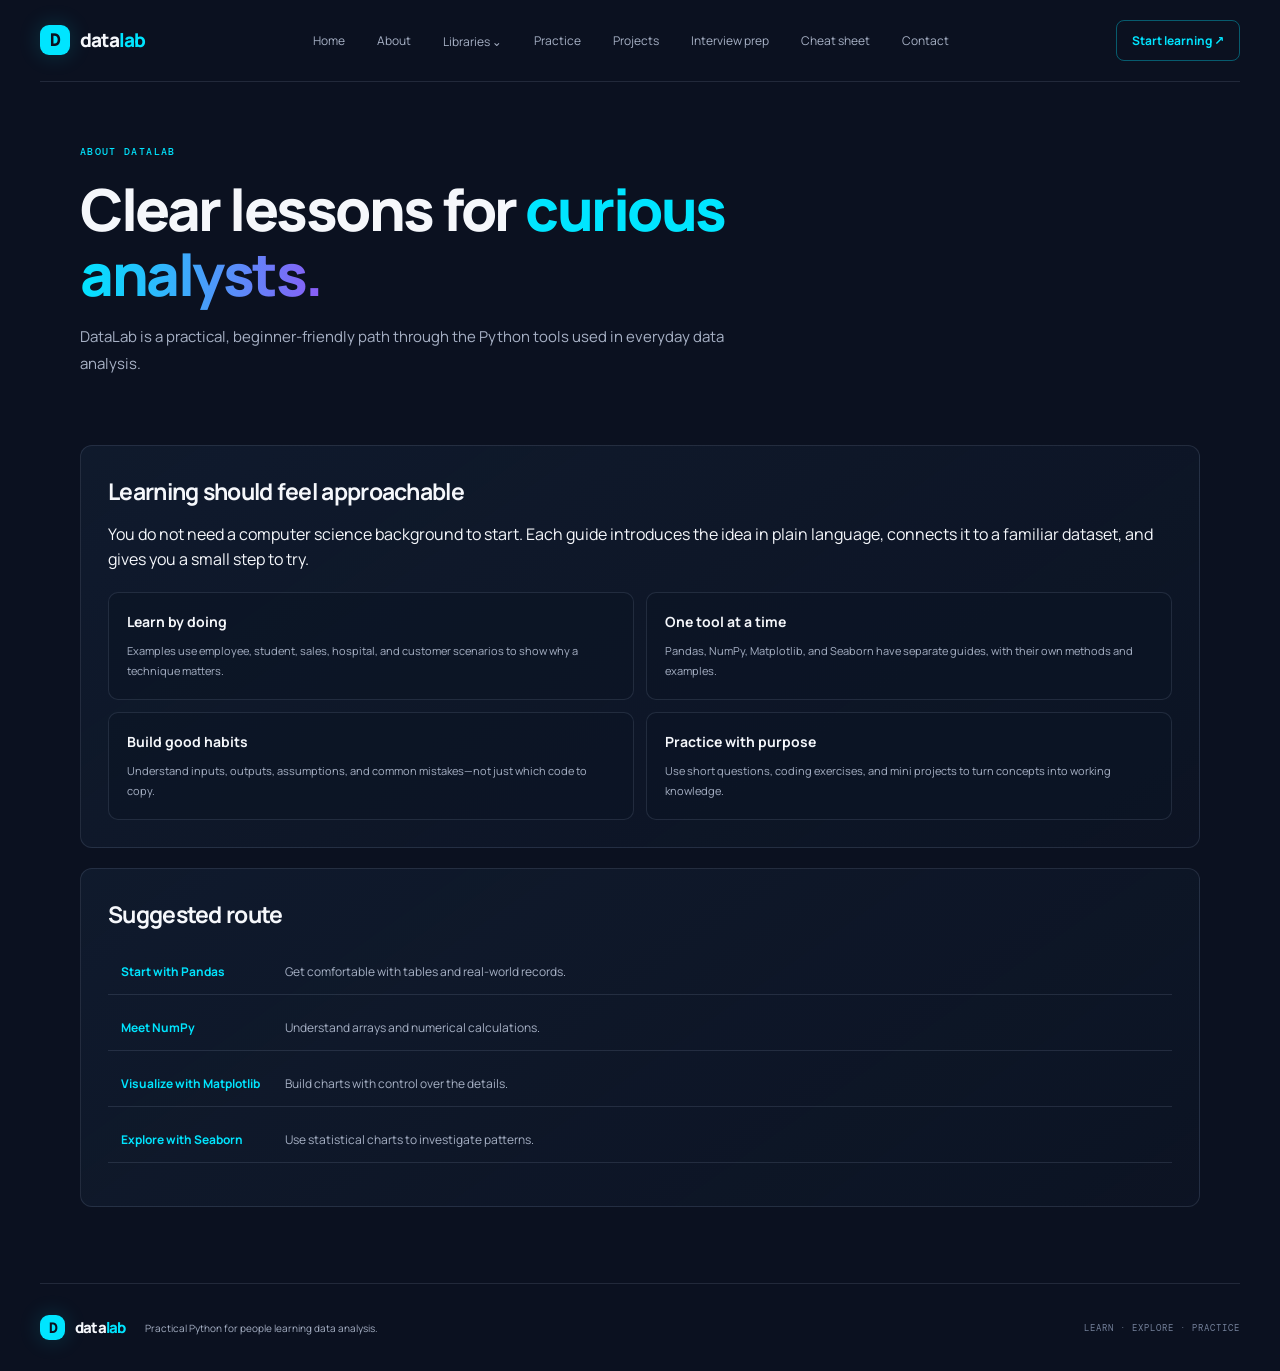
==== about.html @ acd54b8d "Build DataLab Python learning website" ====
<!doctype html>
<html lang="en"><head><meta charset="utf-8"><meta name="viewport" content="width=device-width, initial-scale=1"><meta name="theme-color" content="#0B1120"><meta name="description" content="Beginner-friendly About resources for Python data analysis with clear examples and practice."><title>About | DataLab</title><link rel="preconnect" href="https://fonts.googleapis.com"><link rel="preconnect" href="https://fonts.gstatic.com" crossorigin><link href="https://fonts.googleapis.com/css2?family=DM+Mono:wght@400;500&family=Manrope:wght@400;500;600;700;800&display=swap" rel="stylesheet"><link rel="stylesheet" href="assets/css/styles.css"><script src="assets/js/main.js" defer></script></head><body><a class="skip-link" href="#main">Skip to content</a><header class="site-header"><a class="brand" href="index.html" aria-label="DataLab home"><span class="brand-mark" aria-hidden="true">D</span><span>data<span class="brand-accent">lab</span></span></a><button class="menu-toggle" type="button" aria-expanded="false" aria-controls="primary-nav"><span class="sr-only">Toggle navigation</span><span aria-hidden="true">☰</span></button><nav class="primary-nav" id="primary-nav" aria-label="Main navigation"><a class="nav-link" href="index.html">Home</a><a class="nav-link" href="about.html">About</a><div class="nav-group"><a class="nav-link" href="pandas.html">Libraries <span aria-hidden="true">⌄</span></a><div class="nav-dropdown"><a href="pandas.html">Pandas</a><a href="numpy.html">NumPy</a><a href="matplotlib.html">Matplotlib</a><a href="seaborn.html">Seaborn</a></div></div><a class="nav-link" href="practice.html">Practice</a><a class="nav-link" href="mini-projects.html">Projects</a><a class="nav-link" href="interview-questions.html">Interview prep</a><a class="nav-link" href="cheat-sheet.html">Cheat sheet</a><a class="nav-link" href="contact.html">Contact</a></nav><a class="header-cta" href="pandas.html">Start learning <span aria-hidden="true">↗</span></a></header><main id="main" class="page-wrap"><section class="page-hero"><p class="eyebrow">ABOUT DATALAB</p><h1>Clear lessons for <span class="gradient-text">curious analysts.</span></h1><p class="lesson-lede">DataLab is a practical, beginner-friendly path through the Python tools used in everyday data analysis.</p></section><section class="content-panel"><h2>Learning should feel approachable</h2><p>You do not need a computer science background to start. Each guide introduces the idea in plain language, connects it to a familiar dataset, and gives you a small step to try.</p><div class="two-col"><article class="info-card"><h3>Learn by doing</h3><p>Examples use employee, student, sales, hospital, and customer scenarios to show why a technique matters.</p></article><article class="info-card"><h3>One tool at a time</h3><p>Pandas, NumPy, Matplotlib, and Seaborn have separate guides, with their own methods and examples.</p></article><article class="info-card"><h3>Build good habits</h3><p>Understand inputs, outputs, assumptions, and common mistakes—not just which code to copy.</p></article><article class="info-card"><h3>Practice with purpose</h3><p>Use short questions, coding exercises, and mini projects to turn concepts into working knowledge.</p></article></div></section><section class="content-panel"><h2>Suggested route</h2><ol class="route-list"><li><b>Start with Pandas</b><span>Get comfortable with tables and real-world records.</span></li><li><b>Meet NumPy</b><span>Understand arrays and numerical calculations.</span></li><li><b>Visualize with Matplotlib</b><span>Build charts with control over the details.</span></li><li><b>Explore with Seaborn</b><span>Use statistical charts to investigate patterns.</span></li></ol></section></main><footer class="site-footer"><a class="brand" href="index.html"><span class="brand-mark" aria-hidden="true">D</span><span>data<span class="brand-accent">lab</span></span></a><p>Practical Python for people learning data analysis.</p><span class="footer-meta">LEARN · EXPLORE · PRACTICE</span></footer></body></html>
---- assets/css/styles.css ----
:root{color-scheme:dark;--bg:#0B1120;--surface:#101a2d;--surface-soft:rgba(16,26,45,.76);--cyan:#00E5FF;--purple:#8B5CF6;--text:#f5f7fb;--muted:#a7b1c5;--line:rgba(194,211,242,.12);--font:'Manrope',ui-sans-serif,system-ui,-apple-system,'Segoe UI',sans-serif;--mono:'DM Mono',ui-monospace,SFMono-Regular,Consolas,monospace}*{box-sizing:border-box}html{scroll-behavior:smooth}body{margin:0;background:var(--bg);color:var(--text);font-family:var(--font);line-height:1.6;-webkit-font-smoothing:antialiased}a{color:inherit;text-decoration:none}a:focus-visible{outline:2px solid var(--cyan);outline-offset:4px;border-radius:4px}.skip-link{position:absolute;left:1rem;top:-5rem;z-index:20;padding:.7rem 1rem;background:var(--cyan);color:var(--bg);font-weight:800}.skip-link:focus{top:1rem}.site-header{width:min(1200px,calc(100% - 64px));height:82px;margin:auto;display:flex;align-items:center;justify-content:space-between;border-bottom:1px solid var(--line)}.brand{display:inline-flex;align-items:center;gap:10px;font-size:19px;font-weight:800;letter-spacing:-.8px}.brand-mark{width:30px;height:30px;border-radius:9px;display:grid;place-items:center;color:var(--bg);background:linear-gradient(135deg,var(--cyan),#00E5FF);font-family:var(--mono);font-size:17px;box-shadow:0 0 22px rgba(0,229,255,.17)}.brand-accent{color:var(--cyan)}.primary-nav{display:flex;align-items:center;gap:32px}.nav-link{font-size:12px;color:var(--muted);transition:color .2s ease}.nav-link:hover,.nav-link.active{color:var(--text)}.nav-link.active{position:relative}.nav-link.active:after{content:'';position:absolute;bottom:-31px;left:0;right:0;height:2px;background:var(--cyan)}.header-cta{padding:10px 15px;border:1px solid rgba(0,229,255,.35);border-radius:8px;color:var(--cyan);font-size:12px;font-weight:700;transition:background .2s ease,transform .2s ease}.header-cta:hover{background:rgba(0,229,255,.08);transform:translateY(-1px)}.section-wrap{width:min(1120px,calc(100% - 64px));margin-inline:auto}.hero{min-height:590px;display:grid;grid-template-columns:1fr 1fr;align-items:center;gap:36px;padding-top:45px;padding-bottom:55px}.hero-copy{padding:0 0 8px}.eyebrow{margin:0 0 18px;color:var(--cyan);font:500 10px/1.5 var(--mono);letter-spacing:1.35px}.status-dot{display:inline-block;width:7px;height:7px;margin-right:8px;border-radius:50%;background:var(--cyan);box-shadow:0 0 12px rgba(0,229,255,.75)}h1,h2,h3,p{margin-top:0}h1{margin-bottom:20px;font-size:clamp(42px,5vw,62px);line-height:1.12;letter-spacing:-3px;font-weight:800}.gradient-text{background:linear-gradient(90deg,var(--cyan) 0%,#00E5FF 45%,var(--purple) 100%);color:transparent;background-clip:text;-webkit-background-clip:text}.hero-description{max-width:480px;margin-bottom:25px;color:var(--muted);font-size:15px;line-height:1.8}.hero-actions{display:flex;flex-wrap:wrap;gap:12px}.button{display:inline-flex;align-items:center;gap:10px;padding:12px 17px;border-radius:8px;font-size:12px;font-weight:800;transition:transform .2s ease,background .2s ease}.button:hover{transform:translateY(-2px)}.button-primary{background:var(--cyan);color:var(--bg);box-shadow:0 8px 25px rgba(0,229,255,.15)}.button-primary:hover{background:#00E5FF}.button-quiet{border:1px solid var(--line);color:var(--text)}.button-quiet:hover{background:rgba(255,255,255,.04)}.hero-note{display:flex;align-items:center;gap:11px;margin-top:35px;color:var(--text);font-size:11px;font-weight:700}.note-icon{width:29px;height:29px;display:grid;place-items:center;border:1px solid rgba(139,92,246,.4);border-radius:9px;color:var(--purple);font-size:18px}.muted{color:var(--muted);font-size:10px;font-weight:400}.hero-visual{position:relative;min-height:405px;display:grid;place-items:center}.visual-orbit{position:absolute;border:1px solid rgba(139,92,246,.13);border-radius:50%;pointer-events:none}.orbit-one{width:420px;height:420px}.orbit-two{width:340px;height:340px;border-color:rgba(0,229,255,.1)}.glass-card{background:linear-gradient(145deg,rgba(20,32,53,.97),rgba(13,23,40,.95));border:1px solid rgba(176,199,237,.18);box-shadow:0 28px 90px rgba(0,0,0,.35),inset 0 1px rgba(255,255,255,.04);backdrop-filter:blur(14px)}.data-window{z-index:1;width:min(100%,420px);padding:16px 18px 14px;border-radius:13px;transform:perspective(1200px) rotateY(-4deg) rotateX(2deg)}.window-top{display:flex;align-items:center;gap:10px;padding-bottom:14px;border-bottom:1px solid var(--line);color:#8593ab;font:10px var(--mono)}.window-dots{display:flex;gap:4px}.window-dots i{width:6px;height:6px;border-radius:50%;background:var(--purple);opacity:.75}.window-dots i:nth-child(2){background:var(--cyan)}.window-dots i:nth-child(3){background:#8190aa}.window-menu{margin-left:auto;letter-spacing:2px}.code-line{margin-top:11px;color:#e0e7f2;font:10px/1.45 var(--mono)}.code-purple{color:#ba9cff}.code-muted{color:#75839a}.code-cyan{color:var(--cyan)}.code-green{color:#c3ccdb}.table-preview{margin-top:14px;border:1px solid var(--line);border-radius:6px;overflow:hidden;color:#aab6c9;font:9px var(--mono)}.table-row{display:grid;grid-template-columns:1fr 1fr 1fr;padding:6px 9px;border-bottom:1px solid rgba(194,211,242,.07)}.table-row:last-child{border-bottom:0}.table-head{color:#718099;background:rgba(255,255,255,.025)}.chart-label{display:flex;align-items:center;gap:7px;margin-top:13px;color:#c3ccdb;font:9px var(--mono)}.chart-indicator{width:6px;height:6px;border-radius:50%;background:var(--cyan)}.chart-unit{margin-left:auto;color:#718099}.mini-chart{height:67px;position:relative;margin-top:4px}.mini-chart svg{position:absolute;inset:0;width:100%;height:100%;overflow:visible}.chart-grid{position:absolute;inset:0;background:repeating-linear-gradient(to bottom,transparent 0,transparent 21px,rgba(194,211,242,.07) 22px)}.chart-months{display:flex;justify-content:space-between;color:#75839a;font:8px var(--mono)}.float-tag{position:absolute;z-index:2;padding:9px 12px;border:1px solid var(--line);border-radius:8px;background:rgba(15,25,43,.94);box-shadow:0 10px 30px rgba(0,0,0,.2);font-size:10px;font-weight:700}.tag-pandas{top:48px;left:0}.tag-plot{right:-4px;bottom:55px}.tag-symbol{margin-right:7px;color:var(--cyan);font-size:14px}.tag-plot .tag-symbol{color:var(--purple)}.learning-section{padding:49px 0 67px;border-top:1px solid var(--line)}.section-heading{display:flex;align-items:end;justify-content:space-between;gap:30px;margin-bottom:27px}.section-heading .eyebrow{margin-bottom:10px}.section-heading h2,.callout-card h2{margin-bottom:0;font-size:clamp(24px,3vw,32px);letter-spacing:-1.2px;line-height:1.25}.section-intro{max-width:325px;margin-bottom:2px;color:var(--muted);font-size:12px;line-height:1.75}.library-grid{display:grid;grid-template-columns:repeat(4,1fr);gap:13px}.library-card{min-height:225px;padding:19px 18px 17px;border:1px solid var(--line);border-radius:11px;background:linear-gradient(145deg,rgba(17,28,47,.9),rgba(13,21,37,.77));transition:transform .22s ease,border-color .22s ease,background .22s ease}.library-card:hover{transform:translateY(-4px);border-color:rgba(0,229,255,.35);background:linear-gradient(145deg,rgba(20,36,57,.98),rgba(13,21,37,.9))}.library-icon{width:35px;height:35px;display:grid;place-items:center;border-radius:9px;margin-bottom:16px;font-size:19px}.pandas-icon{color:var(--cyan);background:rgba(0,229,255,.1)}.numpy-icon{color:var(--purple);background:rgba(139,92,246,.13)}.matplotlib-icon{color:var(--cyan);background:rgba(0,229,255,.1)}.seaborn-icon{color:var(--purple);background:rgba(139,92,246,.13)}.card-index{color:#73819a;font:9px var(--mono);letter-spacing:.8px}.library-card h3{margin:7px 0 6px;font-size:17px;letter-spacing:-.4px}.library-card p{min-height:43px;margin-bottom:14px;color:var(--muted);font-size:10px;line-height:1.65}.card-link{display:flex;justify-content:space-between;align-items:center;padding-top:11px;border-top:1px solid var(--line);color:var(--cyan);font-size:10px;font-weight:700}.path-callout{padding-bottom:70px}.callout-card{display:grid;grid-template-columns:1fr 1fr;gap:40px;padding:32px;border:1px solid rgba(139,92,246,.22);border-radius:13px;background:radial-gradient(ellipse at 5% 5%,rgba(139,92,246,.12),transparent 50%),linear-gradient(120deg,rgba(17,27,47,.96),rgba(12,20,36,.97))}.callout-card .eyebrow{margin-bottom:10px}.callout-card h2{font-size:27px}.callout-card>div:first-child>p:last-child{max-width:370px;margin:13px 0 0;color:var(--muted);font-size:11px;line-height:1.75}.callout-steps{display:grid;gap:10px}.callout-steps div{display:grid;grid-template-columns:28px 1fr;column-gap:10px;align-items:center;padding:9px 11px;border:1px solid var(--line);border-radius:8px;background:rgba(6,13,27,.23)}.callout-steps span{grid-row:span 2;color:var(--cyan);font:10px var(--mono)}.callout-steps b{font-size:10px}.callout-steps small{color:var(--muted);font-size:9px}.site-footer{width:min(1200px,calc(100% - 64px));min-height:88px;margin:auto;border-top:1px solid var(--line);display:flex;align-items:center;gap:20px}.site-footer .brand{font-size:15px}.site-footer .brand-mark{width:25px;height:25px;font-size:14px}.site-footer p{margin:0;color:var(--muted);font-size:10px}.footer-meta{margin-left:auto;color:#74819a;font:9px var(--mono);letter-spacing:1px}@media(max-width:900px){.site-header{width:calc(100% - 40px)}.primary-nav{gap:18px}.section-wrap{width:calc(100% - 48px)}.hero{gap:20px}.hero-visual{min-height:360px}.orbit-one{width:350px;height:350px}.orbit-two{width:290px;height:290px}.library-grid{grid-template-columns:repeat(2,1fr)}.library-card{min-height:205px}.path-callout{padding-bottom:48px}}@media(max-width:650px){.site-header{width:calc(100% - 32px);height:68px}.primary-nav{display:none}.header-cta{padding:9px 11px;font-size:10px}.section-wrap{width:calc(100% - 36px)}.hero{grid-template-columns:1fr;gap:6px;padding-top:55px;padding-bottom:42px}.hero-copy{padding:0}.hero h1{font-size:clamp(39px,12vw,54px);letter-spacing:-2.5px}.hero-description{font-size:13px}.hero-note{margin-top:24px}.hero-visual{min-height:350px}.data-window{width:min(100%,410px);padding:14px;transform:none}.orbit-one{width:320px;height:320px}.orbit-two{width:270px;height:270px}.tag-pandas{left:0;top:28px}.tag-plot{right:0;bottom:34px}.learning-section{padding:36px 0 45px}.section-heading{display:block}.section-heading h2{font-size:26px}.section-intro{margin-top:12px}.library-grid{gap:9px}.library-card{min-height:215px;padding:14px 12px}.library-icon{margin-bottom:12px}.library-card h3{font-size:15px}.library-card p{font-size:9px}.card-link{font-size:9px}.callout-card{grid-template-columns:1fr;gap:23px;padding:23px 18px}.callout-card h2{font-size:25px}.site-footer{width:calc(100% - 36px);min-height:104px;flex-wrap:wrap;gap:7px 13px;padding:17px 0}.site-footer p{flex-basis:calc(100% - 145px);font-size:9px}.footer-meta{margin-left:0;width:100%;font-size:8px}}@media(prefers-reduced-motion:reduce){*,*::before,*::after{scroll-behavior:auto!important;transition:none!important}}
/* Lesson pages and supporting sections */
.sr-only{position:absolute;width:1px;height:1px;padding:0;margin:-1px;overflow:hidden;clip:rect(0,0,0,0);white-space:nowrap;border:0}.menu-toggle{display:none}.nav-group{position:relative}.nav-dropdown{position:absolute;z-index:5;top:calc(100% + 14px);left:-12px;min-width:150px;padding:7px;border:1px solid var(--line);border-radius:9px;background:#101a2d;box-shadow:0 16px 40px rgba(0,0,0,.3);opacity:0;visibility:hidden;transform:translateY(4px);transition:opacity .18s ease,transform .18s ease,visibility .18s}.nav-group:hover .nav-dropdown,.nav-group:focus-within .nav-dropdown{opacity:1;visibility:visible;transform:translateY(0)}.nav-dropdown a{display:block;padding:8px 10px;border-radius:5px;color:var(--muted);font-size:11px}.nav-dropdown a:hover{color:var(--cyan);background:rgba(0,229,255,.06)}.page-wrap{width:min(1120px,calc(100% - 64px));min-height:calc(100vh - 170px);margin:0 auto;padding:62px 0 76px}.page-hero{max-width:760px;padding-bottom:33px}.page-hero h1,.lesson-hero h1{margin:0 0 16px;font-size:clamp(40px,6vw,58px);line-height:1.12;letter-spacing:-2.5px}.lesson-lede{max-width:690px;color:var(--muted);font-size:15px;line-height:1.8}.content-panel{margin-top:20px;padding:27px;border:1px solid var(--line);border-radius:12px;background:linear-gradient(145deg,rgba(17,28,47,.86),rgba(13,21,37,.72))}.content-panel h2{margin-bottom:12px;font-size:23px;letter-spacing:-.7px}.content-panel>p:last-child{margin-bottom:0;color:var(--muted);font-size:13px;line-height:1.8}.two-col{display:grid;grid-template-columns:repeat(2,minmax(0,1fr));gap:12px;margin-top:19px}.info-card,.practice-card{padding:18px;border:1px solid var(--line);border-radius:10px;background:rgba(12,21,37,.64)}.info-card h3,.practice-card h2{margin:0 0 8px;font-size:14px}.info-card p,.practice-card p{margin:0;color:var(--muted);font-size:11px;line-height:1.8}.route-list{display:grid;gap:10px;list-style:none;padding:0}.route-list li{display:flex;gap:14px;align-items:baseline;padding:13px;border-bottom:1px solid var(--line)}.route-list b{min-width:150px;color:var(--cyan);font-size:12px}.route-list span{color:var(--muted);font-size:12px}.lesson-hero{padding:55px 0 34px}.lesson-hero .eyebrow{margin-bottom:12px}.lesson-hero .lesson-lede{margin-bottom:21px}.lesson-meta{display:flex;flex-wrap:wrap;gap:8px}.lesson-meta span,.project-tools b{padding:6px 9px;border:1px solid var(--line);border-radius:5px;color:#b7c3d5;font:9px var(--mono);letter-spacing:.4px}.lesson-layout{display:grid;grid-template-columns:180px minmax(0,1fr);gap:45px;border-top:1px solid var(--line);padding-top:30px}.lesson-toc{position:sticky;top:22px;align-self:start;display:grid;gap:10px}.lesson-toc .eyebrow{margin-bottom:4px}.lesson-toc a{color:var(--muted);font-size:11px}.lesson-toc a:hover{color:var(--cyan)}.lesson-main{min-width:0}.lesson-section{padding:4px 0 38px;margin-bottom:24px;border-bottom:1px solid var(--line);scroll-margin-top:24px}.lesson-section:last-child{border-bottom:0}.lesson-section>.eyebrow{margin-bottom:8px}.lesson-section h2{margin:0 0 14px;font-size:27px;letter-spacing:-.9px}.lesson-section>p:not(.eyebrow){max-width:760px;color:var(--muted);font-size:12px;line-height:1.8}.lesson-section .two-col{margin-top:21px}.code-block,.cheat-card pre,.method-details pre{max-width:100%;padding:15px 17px;overflow:auto;border:1px solid var(--line);border-radius:8px;background:#080e1a;color:#d6e0ed;font:11px/1.8 var(--mono);tab-size:2}.code-block{margin:12px 0 17px}.code-block code,.method-details code,.practice-card code{font:inherit;color:var(--cyan)}.concept-list,.method-list{display:grid;gap:10px}.concept-row{display:grid;grid-template-columns:35px 1fr;gap:13px;padding:15px;border:1px solid var(--line);border-radius:9px;background:rgba(17,28,47,.56)}.concept-row>span,.method-number{color:var(--cyan);font:11px var(--mono)}.concept-row h3{margin:0 0 4px;font-size:13px}.concept-row p{margin:0;color:var(--muted);font-size:11px;line-height:1.7}.method-card{padding:20px;border:1px solid var(--line);border-radius:10px;background:linear-gradient(145deg,rgba(17,28,47,.8),rgba(11,18,32,.9));scroll-margin-top:20px}.method-title{display:flex;align-items:center;gap:13px}.method-title .eyebrow{margin:0 0 3px;font-size:8px}.method-title h3{margin:0;font:600 18px var(--mono)}.method-purpose{margin:13px 0 16px;color:var(--muted);font-size:11px}.method-details{display:grid;grid-template-columns:1fr 1fr;gap:9px}.method-details>div{min-width:0;padding:11px;border:1px solid rgba(194,211,242,.08);border-radius:7px;background:rgba(5,12,25,.3)}.method-details b{display:block;margin-bottom:6px;color:#dbe4f1;font-size:9px}.method-details p,.method-details code{margin:0;color:var(--muted);font-size:10px;line-height:1.7;overflow-wrap:anywhere}.method-details pre{margin:0;padding:8px;border:0;background:#080e1a;white-space:pre-wrap;overflow-wrap:anywhere;font-size:10px}.practice-grid{display:grid;grid-template-columns:1fr 1fr;gap:11px}.practice-card .card-index{display:block;margin-bottom:9px}.practice-card ol{padding-left:18px;color:var(--muted);font-size:10px;line-height:1.8}.practice-card li{padding:2px 0 4px}.project-prompt{margin-top:12px;padding:18px;border:1px solid rgba(139,92,246,.25);border-radius:10px;background:rgba(139,92,246,.06)}.project-prompt .eyebrow{margin-bottom:6px}.project-prompt h3{margin:0 0 8px;font-size:15px}.project-prompt p:last-child{margin:0;color:var(--muted);font-size:11px;line-height:1.8}.qa-list{display:grid;gap:8px;margin:14px 0}.qa-item{border:1px solid var(--line);border-radius:8px;background:rgba(17,28,47,.55)}.qa-item summary{display:flex;gap:10px;align-items:center;padding:13px;cursor:pointer;list-style:none;font-size:11px;font-weight:700}.qa-item summary::-webkit-details-marker{display:none}.qa-item summary:after{content:'+';margin-left:auto;color:var(--cyan);font:16px var(--mono)}.qa-item[open] summary:after{content:'−'}.qa-item summary span{color:var(--cyan);font:10px var(--mono)}.qa-item>p{margin:0;padding:0 14px 14px 43px;color:var(--muted);font-size:11px;line-height:1.8}.text-link{display:inline-block;margin-top:6px;color:var(--cyan);font-size:11px;font-weight:700}.jump-links{display:flex;flex-wrap:wrap;gap:8px;margin-bottom:30px}.jump-links a{padding:8px 11px;border:1px solid var(--line);border-radius:6px;color:var(--muted);font-size:10px}.jump-links a:hover{border-color:rgba(0,229,255,.35);color:var(--cyan)}.interview-section{padding:22px 0 30px;border-top:1px solid var(--line);scroll-margin-top:20px}.interview-section h2{margin:0;font-size:24px}.project-list{display:grid;gap:13px}.project-card{padding:21px;border:1px solid var(--line);border-radius:11px;background:linear-gradient(145deg,rgba(17,28,47,.85),rgba(12,20,36,.85))}.project-card>.card-index{display:block;margin-bottom:8px}.project-card h2{margin:0 0 7px;font-size:19px}.project-card>p{max-width:720px;color:var(--muted);font-size:11px;line-height:1.8}.project-tools{display:grid;grid-template-columns:110px 1fr;gap:7px 12px;align-items:center;margin:15px 0}.project-tools b{width:max-content;color:var(--cyan)}.project-tools span{color:var(--muted);font-size:10px}.project-card details{padding-top:12px;border-top:1px solid var(--line)}.project-card summary{color:var(--text);font-size:11px;font-weight:700;cursor:pointer}.project-card details ol{color:var(--muted);font-size:11px;line-height:1.8}.cheat-grid{display:grid;grid-template-columns:1fr 1fr;gap:13px}.cheat-card{min-width:0;padding:19px;border:1px solid var(--line);border-radius:10px;background:rgba(17,28,47,.7)}.cheat-card .eyebrow{margin:0 0 5px}.cheat-card h2{margin:0;font-size:15px}.cheat-card pre{min-height:190px;margin:13px 0 8px;font-size:10px}.contact-panel{max-width:680px}form{display:grid;gap:9px}form label{margin-top:6px;color:#dce4f0;font-size:11px;font-weight:700}input,textarea{width:100%;padding:11px;border:1px solid var(--line);border-radius:7px;background:#090f1c;color:var(--text);font:12px var(--font)}input:focus,textarea:focus{outline:2px solid var(--cyan);outline-offset:1px}textarea{resize:vertical}form .button{justify-self:start;margin-top:6px;border:0;cursor:pointer;font-family:var(--font)}.form-note{margin:3px 0 0;color:var(--muted);font-size:10px}.check-list{padding-left:20px;color:var(--muted);font-size:12px;line-height:2}.loading-note{color:var(--muted);font-size:11px}
@media(max-width:900px){.page-wrap{width:calc(100% - 48px)}.lesson-layout{grid-template-columns:150px minmax(0,1fr);gap:25px}.primary-nav{gap:13px}.nav-link{font-size:10px}}
@media(max-width:650px){.site-header{position:relative;z-index:4}.menu-toggle{display:grid;place-items:center;width:37px;height:37px;margin-left:auto;margin-right:10px;border:1px solid var(--line);border-radius:7px;background:transparent;color:var(--text);font-size:16px}.primary-nav{display:none;position:absolute;top:67px;left:-1px;right:-1px;padding:12px;border:1px solid var(--line);border-radius:0 0 10px 10px;background:#0d1627;box-shadow:0 15px 24px rgba(0,0,0,.3)}.primary-nav.is-open{display:grid;gap:0}.primary-nav>.nav-link,.nav-group>.nav-link{display:block;padding:10px}.nav-dropdown{position:static;display:grid;grid-template-columns:1fr 1fr;min-width:unset;padding:4px;opacity:1;visibility:visible;transform:none;box-shadow:none}.nav-group:hover .nav-dropdown,.nav-group:focus-within .nav-dropdown{transform:none}.header-cta{font-size:9px}.page-wrap{width:calc(100% - 36px);padding:42px 0 54px}.page-hero h1,.lesson-hero h1{font-size:40px}.lesson-lede{font-size:13px}.two-col,.cheat-grid,.practice-grid{grid-template-columns:1fr}.lesson-hero{padding:40px 0 26px}.lesson-layout{display:block;padding-top:18px}.lesson-toc{position:static;display:flex;flex-wrap:wrap;gap:9px;padding-bottom:15px;border-bottom:1px solid var(--line)}.lesson-toc .eyebrow{width:100%;margin:0}.lesson-toc a{padding:5px 8px;border:1px solid var(--line);border-radius:5px;font-size:9px}.lesson-section{padding-bottom:28px;margin-bottom:18px}.lesson-section h2{font-size:23px}.method-card{padding:14px}.method-details{grid-template-columns:1fr}.method-details pre{white-space:pre-wrap}.route-list li{display:grid;gap:3px}.route-list b{min-width:unset}.content-panel{padding:19px}.project-tools{grid-template-columns:90px 1fr}.cheat-card pre{min-height:unset}.jump-links{gap:6px}.interview-section{padding-top:18px}.qa-item summary{align-items:flex-start}.qa-item>p{padding-left:14px}}
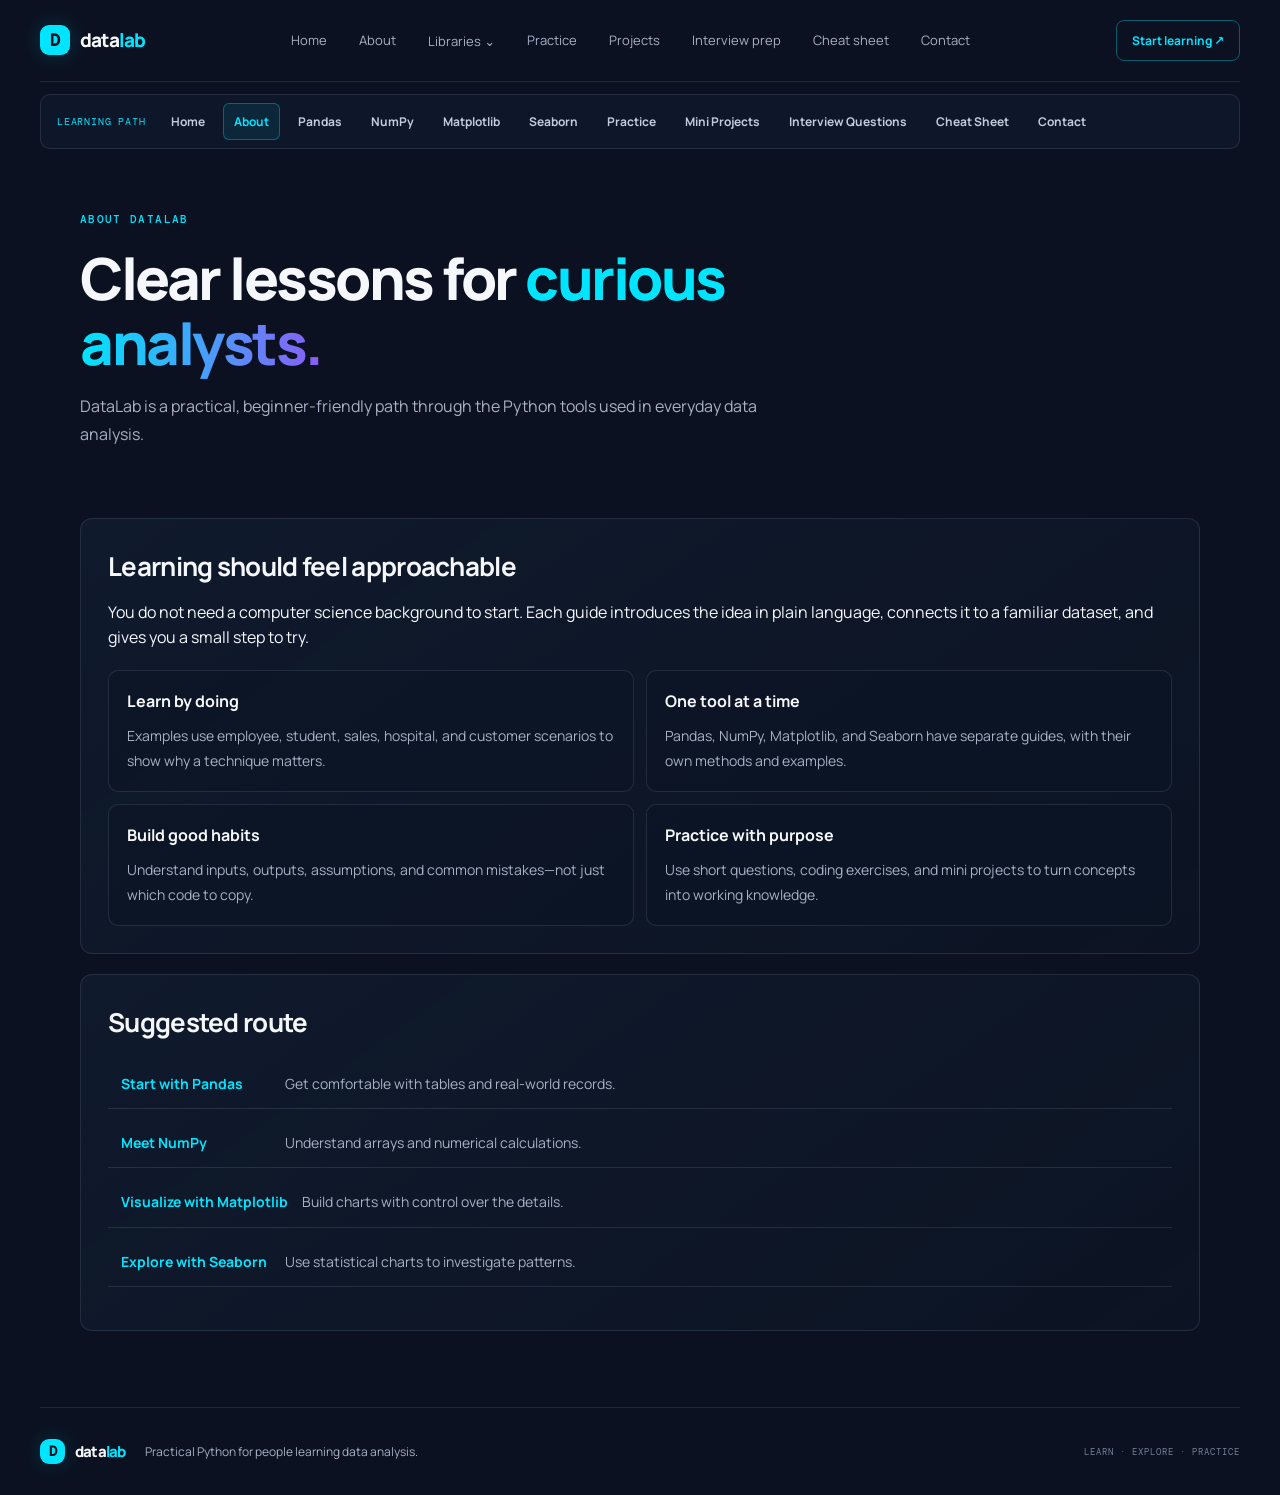
==== commit 24c64c9e: "Improve lesson navigation and reading sizes" ====
--- a/about.html
+++ b/about.html
@@ -1,4 +1,2 @@
 <!doctype html>
-<html lang="en"><head><meta charset="utf-8"><meta name="viewport" content="width=device-width, initial-scale=1"><meta name="theme-color" content="#0B1120"><meta name="description" content="Beginner-friendly About resources for Python data analysis with clear examples and practice."><title>About | DataLab</title><link rel="preconnect" href="https://fonts.googleapis.com"><link rel="preconnect" href="https://fonts.gstatic.com" crossorigin><link href="https://fonts.googleapis.com/css2?family=DM+Mono:wght@400;500&family=Manrope:wght@400;500;600;700;800&display=swap" rel="stylesheet"><link rel="stylesheet" href="assets/css/styles.css"><script src="assets/js/main.js" defer></script></head><body><a class="skip-link" href="#main">Skip to content</a><header class="site-header"><a class="brand" href="index.html" aria-label="DataLab home"><span class="brand-mark" aria-hidden="true">D</span><span>data<span class="brand-accent">lab</span></span></a><button class="menu-toggle" type="button" aria-expanded="false" aria-controls="primary-nav"><span class="sr-only">Toggle navigation</span><span aria-hidden="true">☰</span></button><nav class="primary-nav" id="primary-nav" aria-label="Main navigation"><a class="nav-link" href="index.html">Home</a><a class="nav-link" href="about.html">About</a><div class="nav-group"><a class="nav-link" href="pandas.html">Libraries <span aria-hidden="true">⌄</span></a><div class="nav-dropdown"><a href="pandas.html">Pandas</a><a href="numpy.html">NumPy</a><a href="matplotlib.html">Matplotlib</a><a href="seaborn.html">Seaborn</a></div></div><a class="nav-link" href="practice.html">Practice</a><a class="nav-link" href="mini-projects.html">Projects</a><a class="nav-link" href="interview-questions.html">Interview prep</a><a class="nav-link" href="cheat-sheet.html">Cheat sheet</a><a class="nav-link" href="contact.html">Contact</a></nav><a class="header-cta" href="pandas.html">Start learning <span aria-hidden="true">↗</span></a></header><main id="main" class="page-wrap"><section class="page-hero"><p class="eyebrow">ABOUT DATALAB</p><h1>Clear lessons for <span class="gradient-text">curious analysts.</span></h1><p class="lesson-lede">DataLab is a practical, beginner-friendly path through the Python tools used in everyday data analysis.</p></section><section class="content-panel"><h2>Learning should feel approachable</h2><p>You do not need a computer science background to start. Each guide introduces the idea in plain language, connects it to a familiar dataset, and gives you a small step to try.</p><div class="two-col"><article class="info-card"><h3>Learn by doing</h3><p>Examples use employee, student, sales, hospital, and customer scenarios to show why a technique matters.</p></article><article class="info-card"><h3>One tool at a time</h3><p>Pandas, NumPy, Matplotlib, and Seaborn have separate guides, with their own methods and examples.</p></article><article class="info-card"><h3>Build good habits</h3><p>Understand inputs, outputs, assumptions, and common mistakes—not just which code to copy.</p></article><article class="info-card"><h3>Practice with purpose</h3><p>Use short questions, coding exercises, and mini projects to turn concepts into working knowledge.</p></article></div></section><section class="content-panel"><h2>Suggested route</h2><ol class="route-list"><li><b>Start with Pandas</b><span>Get comfortable with tables and real-world records.</span></li><li><b>Meet NumPy</b><span>Understand arrays and numerical calculations.</span></li><li><b>Visualize with Matplotlib</b><span>Build charts with control over the details.</span></li><li><b>Explore with Seaborn</b><span>Use statistical charts to investigate patterns.</span></li></ol></section></main><footer class="site-footer"><a class="brand" href="index.html"><span class="brand-mark" aria-hidden="true">D</span><span>data<span class="brand-accent">lab</span></span></a><p>Practical Python for people learning data analysis.</p><span class="footer-meta">LEARN · EXPLORE · PRACTICE</span></footer></body></html>
-
-
+<html lang="en"><head><meta charset="utf-8"><meta name="viewport" content="width=device-width, initial-scale=1"><meta name="theme-color" content="#0B1120"><meta name="description" content="Beginner-friendly About resources for Python data analysis with clear examples and practice."><title>About | DataLab</title><link rel="preconnect" href="https://fonts.googleapis.com"><link rel="preconnect" href="https://fonts.gstatic.com" crossorigin><link href="https://fonts.googleapis.com/css2?family=DM+Mono:wght@400;500&family=Manrope:wght@400;500;600;700;800&display=swap" rel="stylesheet"><link rel="stylesheet" href="assets/css/styles.css"><script src="assets/js/main.js" defer></script></head><body><a class="skip-link" href="#main">Skip to content</a><header class="site-header"><a class="brand" href="index.html" aria-label="DataLab home"><span class="brand-mark" aria-hidden="true">D</span><span>data<span class="brand-accent">lab</span></span></a><button class="menu-toggle" type="button" aria-expanded="false" aria-controls="primary-nav"><span class="sr-only">Toggle navigation</span><span aria-hidden="true">☰</span></button><nav class="primary-nav" id="primary-nav" aria-label="Main navigation"><a class="nav-link" href="index.html">Home</a><a class="nav-link" href="about.html">About</a><div class="nav-group"><a class="nav-link" href="pandas.html">Libraries <span aria-hidden="true">⌄</span></a><div class="nav-dropdown"><a href="pandas.html">Pandas</a><a href="numpy.html">NumPy</a><a href="matplotlib.html">Matplotlib</a><a href="seaborn.html">Seaborn</a></div></div><a class="nav-link" href="practice.html">Practice</a><a class="nav-link" href="mini-projects.html">Projects</a><a class="nav-link" href="interview-questions.html">Interview prep</a><a class="nav-link" href="cheat-sheet.html">Cheat sheet</a><a class="nav-link" href="contact.html">Contact</a></nav><a class="header-cta" href="pandas.html">Start learning <span aria-hidden="true">↗</span></a></header><nav class="learning-rail" aria-label="Browse all learning pages"><span>LEARNING PATH</span><a href="index.html">Home</a><a href="about.html" aria-current="page">About</a><a href="pandas.html">Pandas</a><a href="numpy.html">NumPy</a><a href="matplotlib.html">Matplotlib</a><a href="seaborn.html">Seaborn</a><a href="practice.html">Practice</a><a href="mini-projects.html">Mini Projects</a><a href="interview-questions.html">Interview Questions</a><a href="cheat-sheet.html">Cheat Sheet</a><a href="contact.html">Contact</a></nav><main id="main" class="page-wrap"><section class="page-hero"><p class="eyebrow">ABOUT DATALAB</p><h1>Clear lessons for <span class="gradient-text">curious analysts.</span></h1><p class="lesson-lede">DataLab is a practical, beginner-friendly path through the Python tools used in everyday data analysis.</p></section><section class="content-panel"><h2>Learning should feel approachable</h2><p>You do not need a computer science background to start. Each guide introduces the idea in plain language, connects it to a familiar dataset, and gives you a small step to try.</p><div class="two-col"><article class="info-card"><h3>Learn by doing</h3><p>Examples use employee, student, sales, hospital, and customer scenarios to show why a technique matters.</p></article><article class="info-card"><h3>One tool at a time</h3><p>Pandas, NumPy, Matplotlib, and Seaborn have separate guides, with their own methods and examples.</p></article><article class="info-card"><h3>Build good habits</h3><p>Understand inputs, outputs, assumptions, and common mistakes—not just which code to copy.</p></article><article class="info-card"><h3>Practice with purpose</h3><p>Use short questions, coding exercises, and mini projects to turn concepts into working knowledge.</p></article></div></section><section class="content-panel"><h2>Suggested route</h2><ol class="route-list"><li><b>Start with Pandas</b><span>Get comfortable with tables and real-world records.</span></li><li><b>Meet NumPy</b><span>Understand arrays and numerical calculations.</span></li><li><b>Visualize with Matplotlib</b><span>Build charts with control over the details.</span></li><li><b>Explore with Seaborn</b><span>Use statistical charts to investigate patterns.</span></li></ol></section></main><footer class="site-footer"><a class="brand" href="index.html"><span class="brand-mark" aria-hidden="true">D</span><span>data<span class="brand-accent">lab</span></span></a><p>Practical Python for people learning data analysis.</p><span class="footer-meta">LEARN · EXPLORE · PRACTICE</span></footer></body></html>
--- a/assets/css/styles.css
+++ b/assets/css/styles.css
@@ -4,3 +4,7 @@
 @media(max-width:900px){.page-wrap{width:calc(100% - 48px)}.lesson-layout{grid-template-columns:150px minmax(0,1fr);gap:25px}.primary-nav{gap:13px}.nav-link{font-size:10px}}
 @media(max-width:650px){.site-header{position:relative;z-index:4}.menu-toggle{display:grid;place-items:center;width:37px;height:37px;margin-left:auto;margin-right:10px;border:1px solid var(--line);border-radius:7px;background:transparent;color:var(--text);font-size:16px}.primary-nav{display:none;position:absolute;top:67px;left:-1px;right:-1px;padding:12px;border:1px solid var(--line);border-radius:0 0 10px 10px;background:#0d1627;box-shadow:0 15px 24px rgba(0,0,0,.3)}.primary-nav.is-open{display:grid;gap:0}.primary-nav>.nav-link,.nav-group>.nav-link{display:block;padding:10px}.nav-dropdown{position:static;display:grid;grid-template-columns:1fr 1fr;min-width:unset;padding:4px;opacity:1;visibility:visible;transform:none;box-shadow:none}.nav-group:hover .nav-dropdown,.nav-group:focus-within .nav-dropdown{transform:none}.header-cta{font-size:9px}.page-wrap{width:calc(100% - 36px);padding:42px 0 54px}.page-hero h1,.lesson-hero h1{font-size:40px}.lesson-lede{font-size:13px}.two-col,.cheat-grid,.practice-grid{grid-template-columns:1fr}.lesson-hero{padding:40px 0 26px}.lesson-layout{display:block;padding-top:18px}.lesson-toc{position:static;display:flex;flex-wrap:wrap;gap:9px;padding-bottom:15px;border-bottom:1px solid var(--line)}.lesson-toc .eyebrow{width:100%;margin:0}.lesson-toc a{padding:5px 8px;border:1px solid var(--line);border-radius:5px;font-size:9px}.lesson-section{padding-bottom:28px;margin-bottom:18px}.lesson-section h2{font-size:23px}.method-card{padding:14px}.method-details{grid-template-columns:1fr}.method-details pre{white-space:pre-wrap}.route-list li{display:grid;gap:3px}.route-list b{min-width:unset}.content-panel{padding:19px}.project-tools{grid-template-columns:90px 1fr}.cheat-card pre{min-height:unset}.jump-links{gap:6px}.interview-section{padding-top:18px}.qa-item summary{align-items:flex-start}.qa-item>p{padding-left:14px}}
 
+/* Clearer navigation and more readable type */
+.learning-rail{width:min(1200px,calc(100% - 64px));margin:12px auto 0;padding:8px;display:flex;align-items:center;gap:7px;overflow-x:auto;border:1px solid var(--line);border-radius:10px;background:rgba(16,26,45,.76);scrollbar-width:thin;scrollbar-color:rgba(0,229,255,.35) transparent}.learning-rail>span{flex:none;padding:0 8px;color:var(--cyan);font:10px var(--mono);letter-spacing:.8px}.learning-rail>a{flex:none;padding:8px 10px;border:1px solid transparent;border-radius:6px;color:#c3ccdb;font-size:12px;font-weight:700;white-space:nowrap;transition:color .18s ease,background .18s ease,border-color .18s ease}.learning-rail>a:hover,.learning-rail>a:focus-visible{border-color:rgba(0,229,255,.3);background:rgba(0,229,255,.07);color:var(--cyan)}.learning-rail>a[aria-current="page"]{border-color:rgba(0,229,255,.32);background:rgba(0,229,255,.08);color:var(--cyan)}.lesson-pagination{display:grid;grid-template-columns:1fr auto 1fr;gap:12px;align-items:stretch;margin:8px 0 0}.page-step,.all-guides{min-height:68px;padding:13px 16px;display:flex;flex-direction:column;justify-content:center;gap:4px;border:1px solid var(--line);border-radius:9px;background:rgba(16,26,45,.76);transition:transform .18s ease,border-color .18s ease,background .18s ease}.page-step:hover,.all-guides:hover{transform:translateY(-2px);border-color:rgba(0,229,255,.35);background:rgba(16,26,45,.98)}.page-step span{color:var(--cyan);font:10px var(--mono);letter-spacing:.7px}.page-step b{font-size:15px}.next-step{text-align:right;align-items:flex-end}.all-guides{align-items:center;color:#dce4f0;font-size:12px;font-weight:700}.site-header .nav-link{font-size:13px}.hero-description{font-size:17px}.section-intro{font-size:14px}.library-card h3{font-size:19px}.library-card p{font-size:13px;line-height:1.7}.card-link{font-size:12px}.section-heading h2{font-size:clamp(26px,3vw,34px)}.callout-card>div:first-child>p:last-child{font-size:13px}.callout-steps b{font-size:12px}.callout-steps small{font-size:11px}.site-footer p{font-size:12px}.page-hero .lesson-lede,.lesson-lede{font-size:16px}.info-card h3{font-size:16px}.info-card p,.content-panel>p:last-child{font-size:14px}.lesson-toc a{font-size:13px}.lesson-section>p:not(.eyebrow){font-size:15px}.concept-row h3{font-size:16px}.concept-row p{font-size:14px}.method-purpose{font-size:14px}.method-details b{font-size:12px}.method-details p,.method-details code{font-size:13px}.practice-card h2{font-size:16px}.practice-card ol{font-size:13px}.project-prompt h3{font-size:17px}.project-prompt p:last-child{font-size:14px}.qa-item summary{font-size:14px}.qa-item>p{font-size:14px}.project-card h2{font-size:22px}.project-card>p{font-size:14px}.project-tools span{font-size:13px}.project-card details ol{font-size:14px}.cheat-card h2{font-size:17px}.cheat-card pre{font-size:12px;line-height:1.9}.text-link{font-size:13px}.form-note{font-size:12px}.check-list{font-size:14px}.route-list b,.route-list span{font-size:14px}.content-panel h2{font-size:26px}.button{font-size:13px}.eyebrow{font-size:11px}
+@media(max-width:900px){.site-header .nav-link{font-size:11px}.learning-rail{width:calc(100% - 40px)}.lesson-pagination{gap:8px}.page-step,.all-guides{padding:12px}.page-step b{font-size:14px}}
+@media(max-width:650px){.learning-rail{width:calc(100% - 28px);margin-top:9px;padding:6px;gap:4px}.learning-rail>span{font-size:9px;padding:0 5px}.learning-rail>a{padding:8px 9px;font-size:12px}.hero-description{font-size:16px}.library-card p{font-size:12px}.page-hero .lesson-lede,.lesson-lede{font-size:15px}.lesson-toc a{font-size:11px}.lesson-section>p:not(.eyebrow){font-size:14px}.info-card p,.concept-row p,.method-purpose,.project-prompt p:last-child,.qa-item>p,.project-card>p,.project-card details ol,.check-list{font-size:13px}.method-details p,.method-details code{font-size:12px}.qa-item summary{font-size:13px}.practice-card ol{font-size:12px}.lesson-pagination{grid-template-columns:1fr 1fr;gap:8px}.all-guides{grid-column:1/-1;grid-row:1;min-height:42px}.page-step{min-height:65px}.page-step span{font-size:9px}.page-step b{font-size:13px}.site-footer p{font-size:11px}}
